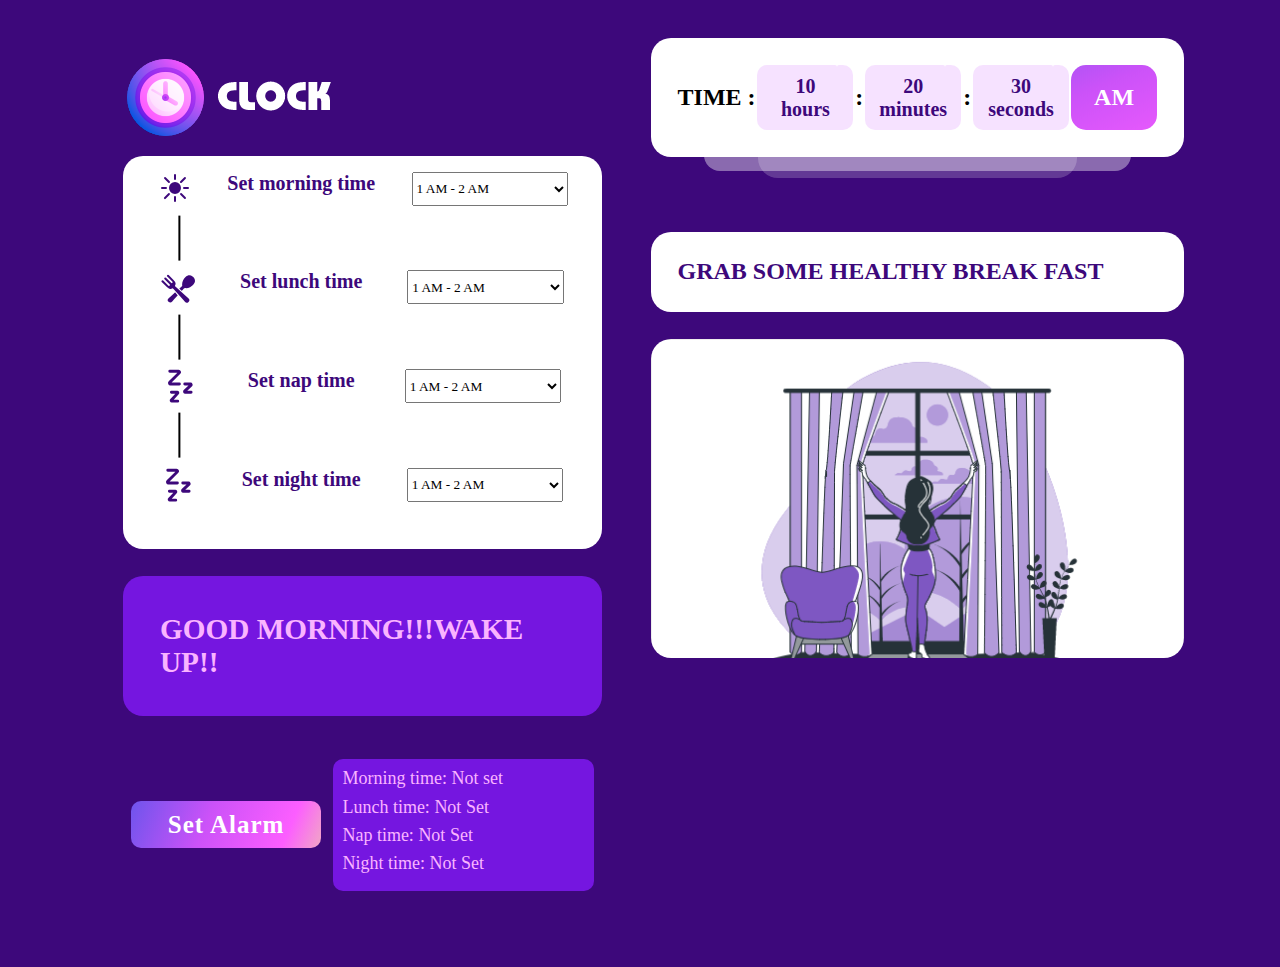
==== index.html @ ad025596 "Rename index1.html to index.html" ====
<!DOCTYPE html>
<html lang="en">
<head>
    <meta charset="UTF-8">
    <meta http-equiv="X-UA-Compatible" content="IE=edge">
    <meta name="viewport" content="width=device-width, initial-scale=1.0">
    <link rel="stylesheet" href="style.css">
    <title>Alarm clock</title>
</head>
<body onload="clock();def();">
    <div class="parent-wrapper">
    <!--Left half of the webpage starts here-->
        <div class="child-wrapper-one">
            <div class="main-logo"></div>
            <div class="selectors">
                <div class="first-dropdown-wrapper">
                    <img src="wake_up.svg">
                    <p>Set morning time</p>
                    <select name="morning" id="morning-dropdown">
                        <option value="1">1 AM - 2 AM</option>
                        <option value="2">2 AM - 3 AM</option>
                        <option value="3">3 AM - 4 AM</option>
                        <option value="4">4 AM - 5 AM</option>
                        <option value="5">5 AM - 6 AM</option>
                        <option value="6">6 AM - 7 AM</option>
                        <option value="7">7 AM - 8 AM</option>
                        <option value="8">8 AM - 9 AM</option>
                        <option value="9">9 AM - 10 AM</option>
                        <option value="10">10 AM - 11 AM</option>
                        <option value="11">11 AM - 12 PM</option>
                        <option value="12">12 PM - 1 PM</option>
                        <option value="13">1 PM - 2 PM</option>
                        <option value="14">2 PM - 3 PM</option>
                        <option value="15">3 PM - 4 PM</option>
                        <option value="16">4 PM - 5 PM</option>
                        <option value="17">5 PM - 6 PM</option>
                        <option value="18">6 PM - 7 PM</option>
                        <option value="19">7 PM - 8 PM</option>
                        <option value="20">8 PM - 9 PM</option>
                        <option value="21">9 PM - 10 PM</option>
                        <option value="22">10 PM - 11 PM</option>
                        <option value="23">11 PM - 12 AM</option>
                        <option value="24">12 AM - 1 AM</option>
                    </select>
                </div>
                <hr>
                <div class="first-dropdown-wrapper">
                    <img src="lunch_time.svg">
                    <p>Set lunch time</p>
                    <select name="morning" id="afternoon-dropdown">
                        <option value="1">1 AM - 2 AM</option>
                        <option value="2">2 AM - 3 AM</option>
                        <option value="3">3 AM - 4 AM</option>
                        <option value="4">4 AM - 5 AM</option>
                        <option value="5">5 AM - 6 AM</option>
                        <option value="6">6 AM - 7 AM</option>
                        <option value="7">7 AM - 8 AM</option>
                        <option value="8">8 AM - 9 AM</option>
                        <option value="9">9 AM - 10 AM</option>
                        <option value="10">10 AM - 11 AM</option>
                        <option value="11">11 AM - 12 PM</option>
                        <option value="12">12 PM - 1 PM</option>
                        <option value="13">1 PM - 2 PM</option>
                        <option value="14">2 PM - 3 PM</option>
                        <option value="15">3 PM - 4 PM</option>
                        <option value="16">4 PM - 5 PM</option>
                        <option value="17">5 PM - 6 PM</option>
                        <option value="18">6 PM - 7 PM</option>
                        <option value="19">7 PM - 8 PM</option>
                        <option value="20">8 PM - 9 PM</option>
                        <option value="21">9 PM - 10 PM</option>
                        <option value="22">10 PM - 11 PM</option>
                        <option value="23">11 PM - 12 AM</option>
                        <option value="24">12 AM - 1 AM</option>
                    </select>
                </div>
                <hr>
                <div class="first-dropdown-wrapper">
                    <img src="nap_time.svg">
                    <p>Set nap time</p>
                    <select name="morning" id="nap-dropdown">
                        <option value="1">1 AM - 2 AM</option>
                        <option value="2">2 AM - 3 AM</option>
                        <option value="3">3 AM - 4 AM</option>
                        <option value="4">4 AM - 5 AM</option>
                        <option value="5">5 AM - 6 AM</option>
                        <option value="6">6 AM - 7 AM</option>
                        <option value="7">7 AM - 8 AM</option>
                        <option value="8">8 AM - 9 AM</option>
                        <option value="9">9 AM - 10 AM</option>
                        <option value="10">10 AM - 11 AM</option>
                        <option value="11">11 AM - 12 PM</option>
                        <option value="12">12 PM - 1 PM</option>
                        <option value="13">1 PM - 2 PM</option>
                        <option value="14">2 PM - 3 PM</option>
                        <option value="15">3 PM - 4 PM</option>
                        <option value="16">4 PM - 5 PM</option>
                        <option value="17">5 PM - 6 PM</option>
                        <option value="18">6 PM - 7 PM</option>
                        <option value="19">7 PM - 8 PM</option>
                        <option value="20">8 PM - 9 PM</option>
                        <option value="21">9 PM - 10 PM</option>
                        <option value="22">10 PM - 11 PM</option>
                        <option value="23">11 PM - 12 AM</option>
                        <option value="24">12 AM - 1 AM</option>
                    </select>
                </div>
                <hr>
                <div class="first-dropdown-wrapper">
                    <img src="nap_time.svg">
                    <p>Set night time</p>
                    <select name="morning" id="night-dropdown">
                        <option value="1">1 AM - 2 AM</option>
                        <option value="2">2 AM - 3 AM</option>
                        <option value="3">3 AM - 4 AM</option>
                        <option value="4">4 AM - 5 AM</option>
                        <option value="5">5 AM - 6 AM</option>
                        <option value="6">6 AM - 7 AM</option>
                        <option value="7">7 AM - 8 AM</option>
                        <option value="8">8 AM - 9 AM</option>
                        <option value="9">9 AM - 10 AM</option>
                        <option value="10">10 AM - 11 AM</option>
                        <option value="11">11 AM - 12 PM</option>
                        <option value="12">12 PM - 1 PM</option>
                        <option value="13">1 PM - 2 PM</option>
                        <option value="14">2 PM - 3 PM</option>
                        <option value="15">3 PM - 4 PM</option>
                        <option value="16">4 PM - 5 PM</option>
                        <option value="17">5 PM - 6 PM</option>
                        <option value="18">6 PM - 7 PM</option>
                        <option value="19">7 PM - 8 PM</option>
                        <option value="20">8 PM - 9 PM</option>
                        <option value="21">9 PM - 10 PM</option>
                        <option value="22">10 PM - 11 PM</option>
                        <option value="23">11 PM - 12 AM</option>
                        <option value="24">12 AM - 1 AM</option>
                    </select>
                </div>
            </div>
            <div class="message">
                <h3 id="display-message">Good Morning!!!Wake Up!!</h3>
            </div>
            <div class="footer-left">
                <button id="alarm-butn" onclick="alarm();">Set Alarm</button>
                <div class="set-alarm">
                    <p>Morning time: <span id="display-morning">Not set</span></p>
                    <p>Lunch time: <span id="display-lunch">Not Set</span></p>
                    <p>Nap time: <span id="display-nap">Not Set</span></p>
                    <p>Night time: <span id="display-night">Not Set</span></p>
                </div>
            </div>
        </div>
    <!--Left half of the webpage ends here-->
    <!--Right half of the webpage begins here-->
    <div class="child-wrapper-two">
        <div class="boxes-wrapper">
            <h2>TIME :</h2>
            <div class="box1">
                <span id="hours">00</span> <br> hours
            </div>
            <h2>:</h2>
            <div class="box1">
                <span id="minutes">00</span> <br> minutes
            </div>
            <h2>:</h2>
            <div class="box1">
                <span id="seconds">00</span> <br> seconds
            </div>
            <div class="box2">
                <h2 id="meridian">AM</h2>
            </div>
        </div>
        <div class="back-boxes1"></div>
        <div class="back-boxes2"></div>
        <div class="message-time">
            <h2 id="message"></h2>
        </div>
        <div id="message-image">

        </div>
    </div>
    <!--Right half of the webpage ends here-->
    </div>
    <script src="index.js"></script>
</body>
</html>
---- style.css ----
*{
    margin:0;
    padding:0;
    box-sizing:border-box;
    font-family:Bah;
}
body{
    background-color:#3D087B;
}
@font-face{
    font-family:Bah;
    src:url("../fonts/BauhausRegular.ttf");
}
.parent-wrapper{
    width:85%;
    margin:3% auto;
    display:flex;
    justify-content:space-between;
}
/*Left half webpage's designing starts here*/
.parent-wrapper .child-wrapper-one{
    width:49%;
}
.parent-wrapper .child-wrapper-one .main-logo{
    width:50%;
    padding:11%;
    background-image:url("clock_logo.png");
    background-repeat:no-repeat;
    background-position:center;
}
.parent-wrapper .child-wrapper-one .selectors{
    width:90%;
    background-color:white;
    margin:0 auto;
    padding:3%;
    border-radius:20px;
}
.parent-wrapper .child-wrapper-one .selectors .first-dropdown-wrapper{
    width:100%;
    display:flex;
    justify-content:space-around;
    font-size:20px;
    font-weight:bolder;
    margin-bottom:7%;
    color:#3D087B;
}
.parent-wrapper .child-wrapper-one .selectors .first-dropdown-wrapper select{
    width:35%;
}
.parent-wrapper .child-wrapper-one .selectors hr{
    width:10%;
    border:1px solid black;
    margin-bottom:7%;
    transform:rotate(90deg);
    position:relative;
    left:4%;
}
.parent-wrapper .child-wrapper-one .message{
    width:90%;
    padding:7%;
    background-color:#7516e0;
    margin:5% auto;
    border-radius:20px;
    color:#fab4ff;
    font-weight:bolder;
    font-size:25px;
}
.parent-wrapper .child-wrapper-one .footer-left{
    width:95%;
    margin:4% auto;
    display:flex;
    justify-content: space-around;
    align-items:center;
    padding:3%;
}
.parent-wrapper .child-wrapper-one .footer-left #alarm-butn{
    width:40%;
    padding:2%;
    font-size:25px;
    font-weight:bolder;
    letter-spacing:1px;
    color:white;
    background-image:linear-gradient(113deg, #6E54EC 0%, #CB52F8 40%, #FC5EFF 81%, #F1A7C5 100%);
    cursor:pointer;
    border:none;
    border-radius:10px;
}
.parent-wrapper .child-wrapper-one .footer-left #alarm-butn:hover{
    background-image:linear-gradient(113deg, #F1A7C5 0%, #FC5EFF 40%, #CB52F8 81%, #6E54EC 100%);
}
.parent-wrapper .child-wrapper-one .footer-left .set-alarm{
    width:55%;
    background-color:#7516e0;
    padding:2%;
    color:#fab4ff;
    font-size:18px;
    border-radius:10px;
}
.parent-wrapper .child-wrapper-one .footer-left .set-alarm p{
    margin-bottom:3%;
}
/*Left half webpage's designing starts here*/
/*Right half webpage's designing starts here*/
.parent-wrapper .child-wrapper-two{
    width:49%;
}
.parent-wrapper .child-wrapper-two .boxes-wrapper{
    width:100%;
    padding:5%;
    background-color:white;;
    margin:0 auto;
    display:flex;
    justify-content:space-between;
    align-items:center;
    border-radius:20px;
}
.parent-wrapper .child-wrapper-two .back-boxes1{
    width:80%;
    padding:3%;
    background-color:white;
    margin:0 auto;
    border-radius:20px;
    position:relative;
    top:-2%;
    opacity:0.4;
}
.parent-wrapper .child-wrapper-two .back-boxes2{
    width:60%;
    padding:4%;
    background-color:white;
    margin:0 auto;
    border-radius:20px;
    position:relative;
    top:-6%;
    opacity:0.2;
}
.parent-wrapper .child-wrapper-two .boxes-wrapper .box1{
    width:20%;
    background-image:url("timeline.svg");
    font-size:20px;
    font-weight:bolder;
    text-align:center;
    padding:2%;
    color:#3D087B;
    border-radius:10px;
}
.parent-wrapper .child-wrapper-two .boxes-wrapper .box2{
    width:18%;
    background-image:url("AM_svg.svg");
    background-repeat:no-repeat;
    background-position:center;
    background-size:cover;
    text-align:center;
    padding:4%;
    color:#fff;
    border-radius:15px;
}
.parent-wrapper .child-wrapper-two .message-time{
    width:100%;
    background-color:white;
    color:#3D087B;
    padding:5%;
    border-radius:20px;
}
.parent-wrapper .child-wrapper-two #message-image{
    
    width:100%;
    background-color:white;
    background-repeat:no-repeat;
    background-size:cover;
    padding:30%;
    margin-top:5%;
    border-radius:20px;
}
/*Right half webpage's designing ends here*/
/*Responsive design starts here*/
@media only screen and (max-width:1000px){
    .parent-wrapper{
        flex-direction:column;
    }
    .parent-wrapper .child-wrapper-one,
    .parent-wrapper .child-wrapper-two{
        width:100%;
    }
    .parent-wrapper .child-wrapper-one .selectors{
        margin-top:3%;
    }
    .parent-wrapper .child-wrapper-one .main-logo{
        width:90%;
        padding:13%;
    }
    .parent-wrapper .child-wrapper-one .footer-left{
        flex-direction:column;
    }
    .parent-wrapper .child-wrapper-one .footer-left #alarm-butn{
        width:55%;
        margin-bottom:3%;
    }
    .parent-wrapper .child-wrapper-one .footer-left .set-alarm{
        width:100%;
    }
    .parent-wrapper .child-wrapper-two .boxes-wrapper{
        font-size:10px;
    }
    .parent-wrapper .child-wrapper-two .boxes-wrapper .box1{
        font-size:13px;
    }
    .parent-wrapper .child-wrapper-two .back-boxes1,
    .parent-wrapper .child-wrapper-two  .back-boxes2{
        display:none;
    }
    .parent-wrapper .child-wrapper-two .message-time{
        margin-top:7%;
    }
    *{
        margin:0;
        padding:0;
        box-sizing:border-box;
        font-family:Bah;
    }
    body{
        background-color:#3D087B;
    }
    @font-face{
        font-family:Bah;
        src:url("../fonts/BauhausRegular.ttf");
    }
    .parent-wrapper{
        width:85%;
        margin:3% auto;
        display:flex;
        justify-content:space-between;
    }
    /*Left half webpage's designing starts here*/
    .parent-wrapper .child-wrapper-one{
        width:49%;
    }
    .parent-wrapper .child-wrapper-one .main-logo{
        width:50%;
        padding:11%;
        background-image:url("clock_logo.png");
        background-repeat:no-repeat;
        background-position:center;
    }
    .parent-wrapper .child-wrapper-one .selectors{
        width:90%;
        background-color:white;
        margin:0 auto;
        padding:3%;
        border-radius:20px;
    }
    .parent-wrapper .child-wrapper-one .selectors .first-dropdown-wrapper{
        width:100%;
        display:flex;
        justify-content:space-around;
        font-size:20px;
        font-weight:bolder;
        margin-bottom:7%;
        color:#3D087B;
    }
    .parent-wrapper .child-wrapper-one .selectors .first-dropdown-wrapper select{
        width:35%;
    }
    .parent-wrapper .child-wrapper-one .selectors hr{
        width:10%;
        border:1px solid black;
        margin-bottom:7%;
        transform:rotate(90deg);
        position:relative;
        left:4%;
    }
    .parent-wrapper .child-wrapper-one .message{
        width:90%;
        padding:7%;
        background-color:#7516e0;
        margin:5% auto;
        border-radius:20px;
        color:#fab4ff;
        font-weight:bolder;
        font-size:25px;
    }
    .parent-wrapper .child-wrapper-one .footer-left{
        width:95%;
        margin:4% auto;
        display:flex;
        justify-content: space-around;
        align-items:center;
        padding:3%;
    }
    .parent-wrapper .child-wrapper-one .footer-left #alarm-butn{
        width:40%;
        padding:2%;
        font-size:25px;
        font-weight:bolder;
        letter-spacing:1px;
        color:white;
        background-image:linear-gradient(113deg, #6E54EC 0%, #CB52F8 40%, #FC5EFF 81%, #F1A7C5 100%);
        cursor:pointer;
        border:none;
        border-radius:10px;
    }
    .parent-wrapper .child-wrapper-one .footer-left #alarm-butn:hover{
        background-image:linear-gradient(113deg, #F1A7C5 0%, #FC5EFF 40%, #CB52F8 81%, #6E54EC 100%);
    }
    .parent-wrapper .child-wrapper-one .footer-left .set-alarm{
        width:55%;
        background-color:#7516e0;
        padding:2%;
        color:#fab4ff;
        font-size:18px;
        border-radius:10px;
    }
    .parent-wrapper .child-wrapper-one .footer-left .set-alarm p{
        margin-bottom:3%;
    }
    /*Left half webpage's designing starts here*/
    /*Right half webpage's designing starts here*/
    .parent-wrapper .child-wrapper-two{
        width:49%;
    }
    .parent-wrapper .child-wrapper-two .boxes-wrapper{
        width:100%;
        padding:5%;
        background-color:white;;
        margin:0 auto;
        display:flex;
        justify-content:space-between;
        align-items:center;
        border-radius:20px;
    }
    .parent-wrapper .child-wrapper-two .back-boxes1{
        width:80%;
        padding:3%;
        background-color:white;
        margin:0 auto;
        border-radius:20px;
        position:relative;
        top:-2%;
        opacity:0.4;
    }
    .parent-wrapper .child-wrapper-two .back-boxes2{
        width:60%;
        padding:4%;
        background-color:white;
        margin:0 auto;
        border-radius:20px;
        position:relative;
        top:-6%;
        opacity:0.2;
    }
    .parent-wrapper .child-wrapper-two .boxes-wrapper .box1{
        width:20%;
        background-image:url("timeline.svg");
        font-size:20px;
        font-weight:bolder;
        text-align:center;
        padding:2%;
        color:#3D087B;
        border-radius:10px;
    }
    .parent-wrapper .child-wrapper-two .boxes-wrapper .box2{
        width:18%;
        background-image:url("AM_svg.svg");
        background-repeat:no-repeat;
        background-position:center;
        background-size:cover;
        text-align:center;
        padding:4%;
        color:#fff;
        border-radius:15px;
    }
    .parent-wrapper .child-wrapper-two .message-time{
        width:100%;
        background-color:white;
        color:#3D087B;
        padding:5%;
        border-radius:20px;
    }
    .parent-wrapper .child-wrapper-two #message-image{
        width:100%;
        background-color:white;
        background-repeat:no-repeat;
        background-size:cover;
        padding:30%;
        margin-top:5%;
        border-radius:20px;
    }
    /*Right half webpage's designing ends here*/
    /*Responsive design starts here*/
    @media only screen and (max-width:1000px){
        .parent-wrapper{
            flex-direction:column;
        }
        .parent-wrapper .child-wrapper-one,
        .parent-wrapper .child-wrapper-two{
            width:100%;
        }
        .parent-wrapper .child-wrapper-one .selectors{
            margin-top:3%;
        }
        .parent-wrapper .child-wrapper-one .main-logo{
            width:90%;
            padding:13%;
        }
        .parent-wrapper .child-wrapper-one .footer-left{
            flex-direction:column;
        }
        .parent-wrapper .child-wrapper-one .footer-left #alarm-butn{
            width:55%;
            margin-bottom:3%;
        }
        .parent-wrapper .child-wrapper-one .footer-left .set-alarm{
            width:100%;
        }
        .parent-wrapper .child-wrapper-two .boxes-wrapper{
            font-size:10px;
        }
        .parent-wrapper .child-wrapper-two .boxes-wrapper .box1{
            font-size:13px;
        }
        .parent-wrapper .child-wrapper-two .back-boxes1,
        .parent-wrapper .child-wrapper-two  .back-boxes2{
            display:none;
        }
        .parent-wrapper .child-wrapper-two .message-time{
            margin-top:7%;
        }
    }
}
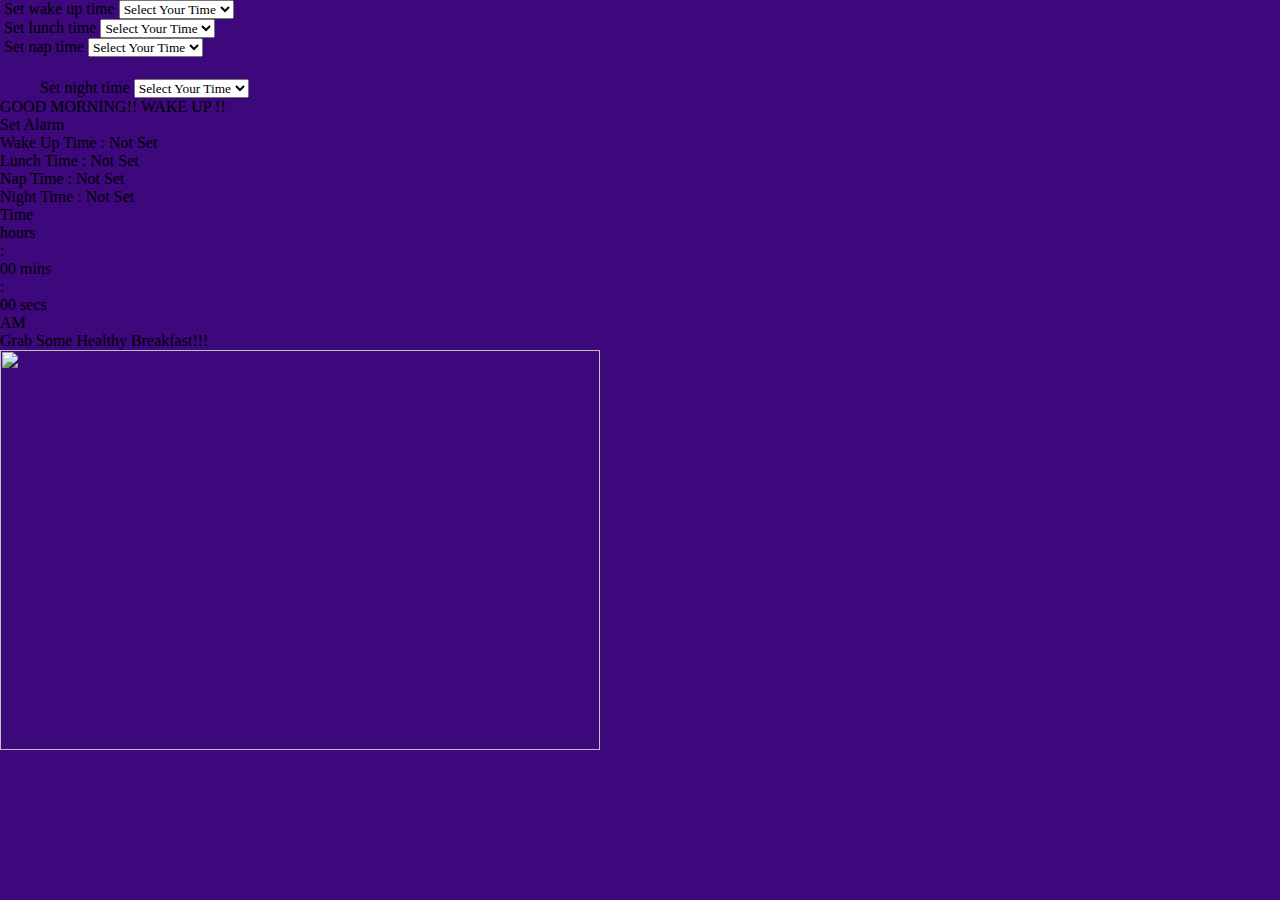
==== commit ce695d52: "Update index.html" ====
--- a/index.html
+++ b/index.html
@@ -1,186 +1,214 @@
+
 <!DOCTYPE html>
 <html lang="en">
 <head>
     <meta charset="UTF-8">
     <meta http-equiv="X-UA-Compatible" content="IE=edge">
     <meta name="viewport" content="width=device-width, initial-scale=1.0">
+    <title>Digital Clock</title>
     <link rel="stylesheet" href="style.css">
-    <title>Alarm clock</title>
+    <link rel="icon" href="clock.PNG">
+    <link href="https://fonts.googleapis.com/icon?family=Material+Icons" rel="stylesheet">
+
 </head>
-<body onload="clock();def();">
-    <div class="parent-wrapper">
-    <!--Left half of the webpage starts here-->
-        <div class="child-wrapper-one">
-            <div class="main-logo"></div>
-            <div class="selectors">
-                <div class="first-dropdown-wrapper">
-                    <img src="wake_up.svg">
-                    <p>Set morning time</p>
-                    <select name="morning" id="morning-dropdown">
-                        <option value="1">1 AM - 2 AM</option>
-                        <option value="2">2 AM - 3 AM</option>
-                        <option value="3">3 AM - 4 AM</option>
-                        <option value="4">4 AM - 5 AM</option>
-                        <option value="5">5 AM - 6 AM</option>
-                        <option value="6">6 AM - 7 AM</option>
-                        <option value="7">7 AM - 8 AM</option>
-                        <option value="8">8 AM - 9 AM</option>
-                        <option value="9">9 AM - 10 AM</option>
-                        <option value="10">10 AM - 11 AM</option>
-                        <option value="11">11 AM - 12 PM</option>
-                        <option value="12">12 PM - 1 PM</option>
-                        <option value="13">1 PM - 2 PM</option>
-                        <option value="14">2 PM - 3 PM</option>
-                        <option value="15">3 PM - 4 PM</option>
-                        <option value="16">4 PM - 5 PM</option>
-                        <option value="17">5 PM - 6 PM</option>
-                        <option value="18">6 PM - 7 PM</option>
-                        <option value="19">7 PM - 8 PM</option>
-                        <option value="20">8 PM - 9 PM</option>
-                        <option value="21">9 PM - 10 PM</option>
-                        <option value="22">10 PM - 11 PM</option>
-                        <option value="23">11 PM - 12 AM</option>
-                        <option value="24">12 AM - 1 AM</option>
-                    </select>
+<body>
+    <div class="container">
+        <div class="clock">
+        </div>
+        <div class="set_box">
+            <div class="wake_up">
+                <span class="wakeup_logo">
+                    <img src="sun.png" alt="">
+                </span>
+                <span class="wakeup-text">Set wake up time</span>
+                <select name="Dropdown" class="wakeup_dropdown" id="wakeup_dropdown">
+                    <option value="">Select Your Time</option>
+                    <option value="" class="dropdown-text">Select Time</option>
+                    <option value="0" class="dropdown-text">12 AM - 01 AM</option>
+                    <option value="1" class="dropdown-text">01 AM - 02 AM</option>
+                    <option value="2" class="dropdown-text">02 AM - 03 AM</option>
+                    <option value="3" class="dropdown-text">03 AM - 04 AM</option>
+                    <option value="4" class="dropdown-text">04 AM - 05 AM</option>
+                    <option value="5" class="dropdown-text">05 AM - 06 AM</option>
+                    <option value="6" class="dropdown-text">06 AM - 07 AM</option>
+                    <option value="7" class="dropdown-text">07 AM - 08 AM</option>
+                    <option value="8" class="dropdown-text">08 AM - 09 AM</option>
+                    <option value="9" class="dropdown-text">09 AM - 10 AM</option>
+                    <option value="10" class="dropdown-text">10 AM - 11 AM</option>
+                    <option value="11" class="dropdown-text">11 AM - 12 PM</option>
+                    <option value="12" class="dropdown-text">12 PM - 01 PM</option>
+                    <option value="13" class="dropdown-text">01 PM - 02 PM</option>
+                    <option value="14" class="dropdown-text">02 PM - 03 PM</option>
+                    <option value="15" class="dropdown-text">03 PM - 04 PM</option>
+                    <option value="16" class="dropdown-text">04 PM - 05 PM</option>
+                    <option value="17" class="dropdown-text">05 PM - 06 PM</option>
+                    <option value="18" class="dropdown-text">06 PM - 07 PM</option>
+                    <option value="19" class="dropdown-text">07 PM - 08 PM</option>
+                    <option value="20" class="dropdown-text">08 PM - 09 PM</option>
+                    <option value="21" class="dropdown-text">09 PM - 10 PM</option>
+                    <option value="22" class="dropdown-text">10 PM - 11 PM</option>
+                    <option value="23" class="dropdown-text">11 PM - 12 AM</option>
+                </select>
+            </div>
+            <div class="lunch">
+                <span class="lunch_logo">
+                    <img src="lunch_logo.png" alt="">
+                </span>
+                <span class="lunch-text">Set lunch time</span>
+                <select name="Dropdown" class="lunch_dropdown" id="lunch_dropdown">
+                    <option value="">Select Your Time</option>
+                    <option value="" class="dropdown-text">Select Time</option>
+                    <option value="0" class="dropdown-text">12 AM - 01 AM</option>
+                    <option value="1" class="dropdown-text">01 AM - 02 AM</option>
+                    <option value="2" class="dropdown-text">02 AM - 03 AM</option>
+                    <option value="3" class="dropdown-text">03 AM - 04 AM</option>
+                    <option value="4" class="dropdown-text">04 AM - 05 AM</option>
+                    <option value="5" class="dropdown-text">05 AM - 06 AM</option>
+                    <option value="6" class="dropdown-text">06 AM - 07 AM</option>
+                    <option value="7" class="dropdown-text">07 AM - 08 AM</option>
+                    <option value="8" class="dropdown-text">08 AM - 09 AM</option>
+                    <option value="9" class="dropdown-text">09 AM - 10 AM</option>
+                    <option value="10" class="dropdown-text">10 AM - 11 AM</option>
+                    <option value="11" class="dropdown-text">11 AM - 12 PM</option>
+                    <option value="12" class="dropdown-text">12 PM - 01 PM</option>
+                    <option value="13" class="dropdown-text">01 PM - 02 PM</option>
+                    <option value="14" class="dropdown-text">02 PM - 03 PM</option>
+                    <option value="15" class="dropdown-text">03 PM - 04 PM</option>
+                    <option value="16" class="dropdown-text">04 PM - 05 PM</option>
+                    <option value="17" class="dropdown-text">05 PM - 06 PM</option>
+                    <option value="18" class="dropdown-text">06 PM - 07 PM</option>
+                    <option value="19" class="dropdown-text">07 PM - 08 PM</option>
+                    <option value="20" class="dropdown-text">08 PM - 09 PM</option>
+                    <option value="21" class="dropdown-text">09 PM - 10 PM</option>
+                    <option value="22" class="dropdown-text">10 PM - 11 PM</option>
+                    <option value="23" class="dropdown-text">11 PM - 12 AM</option>
+                </select>
+            </div>
+            <div class="nap">
+                <span class="nap_logo">
+                    <img src="nap_logo.png" alt="">
+                </span>
+                <span class="nap-text">Set nap time</span>
+                <select name="Dropdown" class="nap_dropdown" id="nap_dropdown">
+                    <option value="">Select Your Time</option>
+                    <option value="" class="dropdown-text">Select Time</option>
+                    <option value="0" class="dropdown-text">12 AM - 01 AM</option>
+                    <option value="1" class="dropdown-text">01 AM - 02 AM</option>
+                    <option value="2" class="dropdown-text">02 AM - 03 AM</option>
+                    <option value="3" class="dropdown-text">03 AM - 04 AM</option>
+                    <option value="4" class="dropdown-text">04 AM - 05 AM</option>
+                    <option value="5" class="dropdown-text">05 AM - 06 AM</option>
+                    <option value="6" class="dropdown-text">06 AM - 07 AM</option>
+                    <option value="7" class="dropdown-text">07 AM - 08 AM</option>
+                    <option value="8" class="dropdown-text">08 AM - 09 AM</option>
+                    <option value="9" class="dropdown-text">09 AM - 10 AM</option>
+                    <option value="10" class="dropdown-text">10 AM - 11 AM</option>
+                    <option value="11" class="dropdown-text">11 AM - 12 PM</option>
+                    <option value="12" class="dropdown-text">12 PM - 01 PM</option>
+                    <option value="13" class="dropdown-text">01 PM - 02 PM</option>
+                    <option value="14" class="dropdown-text">02 PM - 03 PM</option>
+                    <option value="15" class="dropdown-text">03 PM - 04 PM</option>
+                    <option value="16" class="dropdown-text">04 PM - 05 PM</option>
+                    <option value="17" class="dropdown-text">05 PM - 06 PM</option>
+                    <option value="18" class="dropdown-text">06 PM - 07 PM</option>
+                    <option value="19" class="dropdown-text">07 PM - 08 PM</option>
+                    <option value="20" class="dropdown-text">08 PM - 09 PM</option>
+                    <option value="21" class="dropdown-text">09 PM - 10 PM</option>
+                    <option value="22" class="dropdown-text">10 PM - 11 PM</option>
+                    <option value="23" class="dropdown-text">11 PM - 12 AM</option>
+                </select>
+            </div> 
+            <div class="night">
+                <span class="night_logo">
+                    <i class="material-icons" style="font-size:36px;color:#3D087B">local_hotel</i>
+                </span>
+                <span class="night-text">Set night time</span>
+                <select name="Dropdown" class="night_dropdown" id="night_dropdown">
+                    <option value="" class="dropdown-text">Select Your Time</option>
+                    <option value="0" class="dropdown-text">12 AM - 01 AM</option>
+                    <option value="1" class="dropdown-text">01 AM - 02 AM</option>
+                    <option value="2" class="dropdown-text">02 AM - 03 AM</option>
+                    <option value="3" class="dropdown-text">03 AM - 04 AM</option>
+                    <option value="4" class="dropdown-text">04 AM - 05 AM</option>
+                    <option value="5" class="dropdown-text">05 AM - 06 AM</option>
+                    <option value="6" class="dropdown-text">06 AM - 07 AM</option>
+                    <option value="7" class="dropdown-text">07 AM - 08 AM</option>
+                    <option value="8" class="dropdown-text">08 AM - 09 AM</option>
+                    <option value="9" class="dropdown-text">09 AM - 10 AM</option>
+                    <option value="10" class="dropdown-text">10 AM - 11 AM</option>
+                    <option value="11" class="dropdown-text">11 AM - 12 PM</option>
+                    <option value="12" class="dropdown-text">12 PM - 01 PM</option>
+                    <option value="13" class="dropdown-text">01 PM - 02 PM</option>
+                    <option value="14" class="dropdown-text">02 PM - 03 PM</option>
+                    <option value="15" class="dropdown-text">03 PM - 04 PM</option>
+                    <option value="16" class="dropdown-text">04 PM - 05 PM</option>
+                    <option value="17" class="dropdown-text">05 PM - 06 PM</option>
+                    <option value="18" class="dropdown-text">06 PM - 07 PM</option>
+                    <option value="19" class="dropdown-text">07 PM - 08 PM</option>
+                    <option value="20" class="dropdown-text">08 PM - 09 PM</option>
+                    <option value="21" class="dropdown-text">09 PM - 10 PM</option>
+                    <option value="22" class="dropdown-text">10 PM - 11 PM</option>
+                    <option value="23" class="dropdown-text">11 PM - 12 AM</option>
+                </select>
+            </div>
+            <div class="line1"></div>
+            <div class="line2"></div>
+            <div class="line3"></div>
+        </div>
+        
+        <div class="wish-box"></div>
+        <span class="wish-text">
+            GOOD MORNING!! WAKE UP !!
+        </span>
+        
+        <div class="party-box">
+            <span class="party-text" onclick="displayvalue()">Set Alarm</span>
+        </div>
+        <div class="timing-note-box"></div>
+        <div class="timing-note">
+            <span id="waketime">Wake Up Time : Not Set</span> <br>       
+            <span id="lunchtime">Lunch Time : Not Set</span> <br>
+           <span id="naptime"> Nap Time : Not Set</span> <br>
+            <span id="nighttime">Night Time : Not Set</span><br>
+        </div>
+    </div>
+    <div class="container">
+        <div class="showtime-box1"></div>
+        <div class="showtime-box2"></div>
+        <div class="showtime-box-main">
+            <div class="full-time-display">
+                <div class="time">Time</div>
+                <div class="time-display"onload="clock()">
+                    <div class="hours-box">
+                        <span class="hours-digit"></span>
+                        <span class="hours-text">hours</span>
+                    </div>
+                    <span class="colon">:</span>
+                    <div class="mins-box">
+                        <span class="mins-digit">00</span>
+                        <span class="mins-text">mins</span>
+                    </div>
+                    <span class="colon">:</span>
+                    <div class="secs-box">
+                        <span class="secs-digit">00</span>
+                        <span class="secs-text">secs</span>
+                    </div>
+                    <div class="AMPM-box">
+                        <span class="AMPM">AM</span>
+                    </div>
                 </div>
-                <hr>
-                <div class="first-dropdown-wrapper">
-                    <img src="lunch_time.svg">
-                    <p>Set lunch time</p>
-                    <select name="morning" id="afternoon-dropdown">
-                        <option value="1">1 AM - 2 AM</option>
-                        <option value="2">2 AM - 3 AM</option>
-                        <option value="3">3 AM - 4 AM</option>
-                        <option value="4">4 AM - 5 AM</option>
-                        <option value="5">5 AM - 6 AM</option>
-                        <option value="6">6 AM - 7 AM</option>
-                        <option value="7">7 AM - 8 AM</option>
-                        <option value="8">8 AM - 9 AM</option>
-                        <option value="9">9 AM - 10 AM</option>
-                        <option value="10">10 AM - 11 AM</option>
-                        <option value="11">11 AM - 12 PM</option>
-                        <option value="12">12 PM - 1 PM</option>
-                        <option value="13">1 PM - 2 PM</option>
-                        <option value="14">2 PM - 3 PM</option>
-                        <option value="15">3 PM - 4 PM</option>
-                        <option value="16">4 PM - 5 PM</option>
-                        <option value="17">5 PM - 6 PM</option>
-                        <option value="18">6 PM - 7 PM</option>
-                        <option value="19">7 PM - 8 PM</option>
-                        <option value="20">8 PM - 9 PM</option>
-                        <option value="21">9 PM - 10 PM</option>
-                        <option value="22">10 PM - 11 PM</option>
-                        <option value="23">11 PM - 12 AM</option>
-                        <option value="24">12 AM - 1 AM</option>
-                    </select>
-                </div>
-                <hr>
-                <div class="first-dropdown-wrapper">
-                    <img src="nap_time.svg">
-                    <p>Set nap time</p>
-                    <select name="morning" id="nap-dropdown">
-                        <option value="1">1 AM - 2 AM</option>
-                        <option value="2">2 AM - 3 AM</option>
-                        <option value="3">3 AM - 4 AM</option>
-                        <option value="4">4 AM - 5 AM</option>
-                        <option value="5">5 AM - 6 AM</option>
-                        <option value="6">6 AM - 7 AM</option>
-                        <option value="7">7 AM - 8 AM</option>
-                        <option value="8">8 AM - 9 AM</option>
-                        <option value="9">9 AM - 10 AM</option>
-                        <option value="10">10 AM - 11 AM</option>
-                        <option value="11">11 AM - 12 PM</option>
-                        <option value="12">12 PM - 1 PM</option>
-                        <option value="13">1 PM - 2 PM</option>
-                        <option value="14">2 PM - 3 PM</option>
-                        <option value="15">3 PM - 4 PM</option>
-                        <option value="16">4 PM - 5 PM</option>
-                        <option value="17">5 PM - 6 PM</option>
-                        <option value="18">6 PM - 7 PM</option>
-                        <option value="19">7 PM - 8 PM</option>
-                        <option value="20">8 PM - 9 PM</option>
-                        <option value="21">9 PM - 10 PM</option>
-                        <option value="22">10 PM - 11 PM</option>
-                        <option value="23">11 PM - 12 AM</option>
-                        <option value="24">12 AM - 1 AM</option>
-                    </select>
-                </div>
-                <hr>
-                <div class="first-dropdown-wrapper">
-                    <img src="nap_time.svg">
-                    <p>Set night time</p>
-                    <select name="morning" id="night-dropdown">
-                        <option value="1">1 AM - 2 AM</option>
-                        <option value="2">2 AM - 3 AM</option>
-                        <option value="3">3 AM - 4 AM</option>
-                        <option value="4">4 AM - 5 AM</option>
-                        <option value="5">5 AM - 6 AM</option>
-                        <option value="6">6 AM - 7 AM</option>
-                        <option value="7">7 AM - 8 AM</option>
-                        <option value="8">8 AM - 9 AM</option>
-                        <option value="9">9 AM - 10 AM</option>
-                        <option value="10">10 AM - 11 AM</option>
-                        <option value="11">11 AM - 12 PM</option>
-                        <option value="12">12 PM - 1 PM</option>
-                        <option value="13">1 PM - 2 PM</option>
-                        <option value="14">2 PM - 3 PM</option>
-                        <option value="15">3 PM - 4 PM</option>
-                        <option value="16">4 PM - 5 PM</option>
-                        <option value="17">5 PM - 6 PM</option>
-                        <option value="18">6 PM - 7 PM</option>
-                        <option value="19">7 PM - 8 PM</option>
-                        <option value="20">8 PM - 9 PM</option>
-                        <option value="21">9 PM - 10 PM</option>
-                        <option value="22">10 PM - 11 PM</option>
-                        <option value="23">11 PM - 12 AM</option>
-                        <option value="24">12 AM - 1 AM</option>
-                    </select>
-                </div>
-            </div>
-            <div class="message">
-                <h3 id="display-message">Good Morning!!!Wake Up!!</h3>
-            </div>
-            <div class="footer-left">
-                <button id="alarm-butn" onclick="alarm();">Set Alarm</button>
-                <div class="set-alarm">
-                    <p>Morning time: <span id="display-morning">Not set</span></p>
-                    <p>Lunch time: <span id="display-lunch">Not Set</span></p>
-                    <p>Nap time: <span id="display-nap">Not Set</span></p>
-                    <p>Night time: <span id="display-night">Not Set</span></p>
-                </div>
-            </div>
-        </div>
-    <!--Left half of the webpage ends here-->
-    <!--Right half of the webpage begins here-->
-    <div class="child-wrapper-two">
-        <div class="boxes-wrapper">
-            <h2>TIME :</h2>
-            <div class="box1">
-                <span id="hours">00</span> <br> hours
-            </div>
-            <h2>:</h2>
-            <div class="box1">
-                <span id="minutes">00</span> <br> minutes
-            </div>
-            <h2>:</h2>
-            <div class="box1">
-                <span id="seconds">00</span> <br> seconds
-            </div>
-            <div class="box2">
-                <h2 id="meridian">AM</h2>
-            </div>
-        </div>
-        <div class="back-boxes1"></div>
-        <div class="back-boxes2"></div>
-        <div class="message-time">
-            <h2 id="message"></h2>
-        </div>
-        <div id="message-image">
+            </div>
+        </div>
 
+        <div class="food-box">
+            <div class="food-text">
+                Grab Some Healthy Breakfast!!!
+            </div>
+        </div>
+        <div class="photo">
+            <img src="MorningPic.png" height="400px" width="600px"id="changeimage">
         </div>
     </div>
-    <!--Right half of the webpage ends here-->
-    </div>
-    <script src="index.js"></script>
+    <script src="script.js"></script>
 </body>
 </html>
